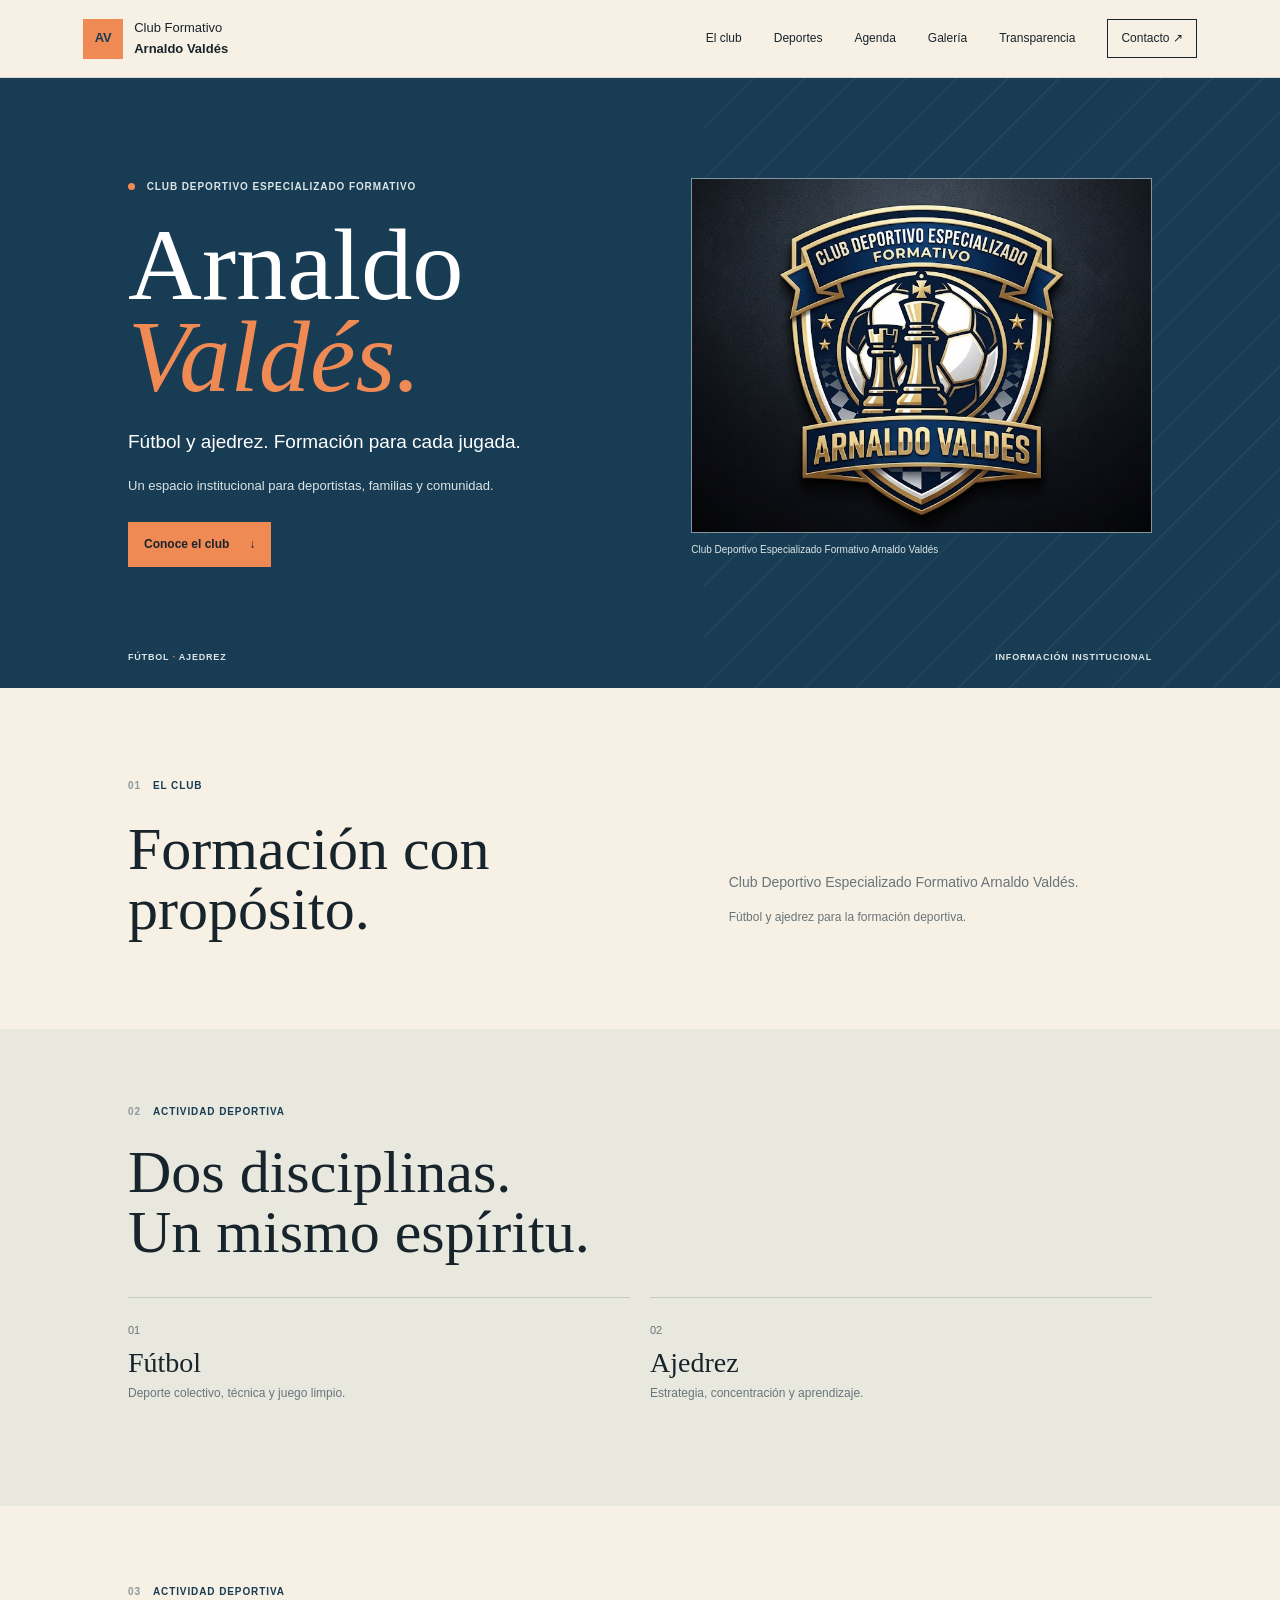
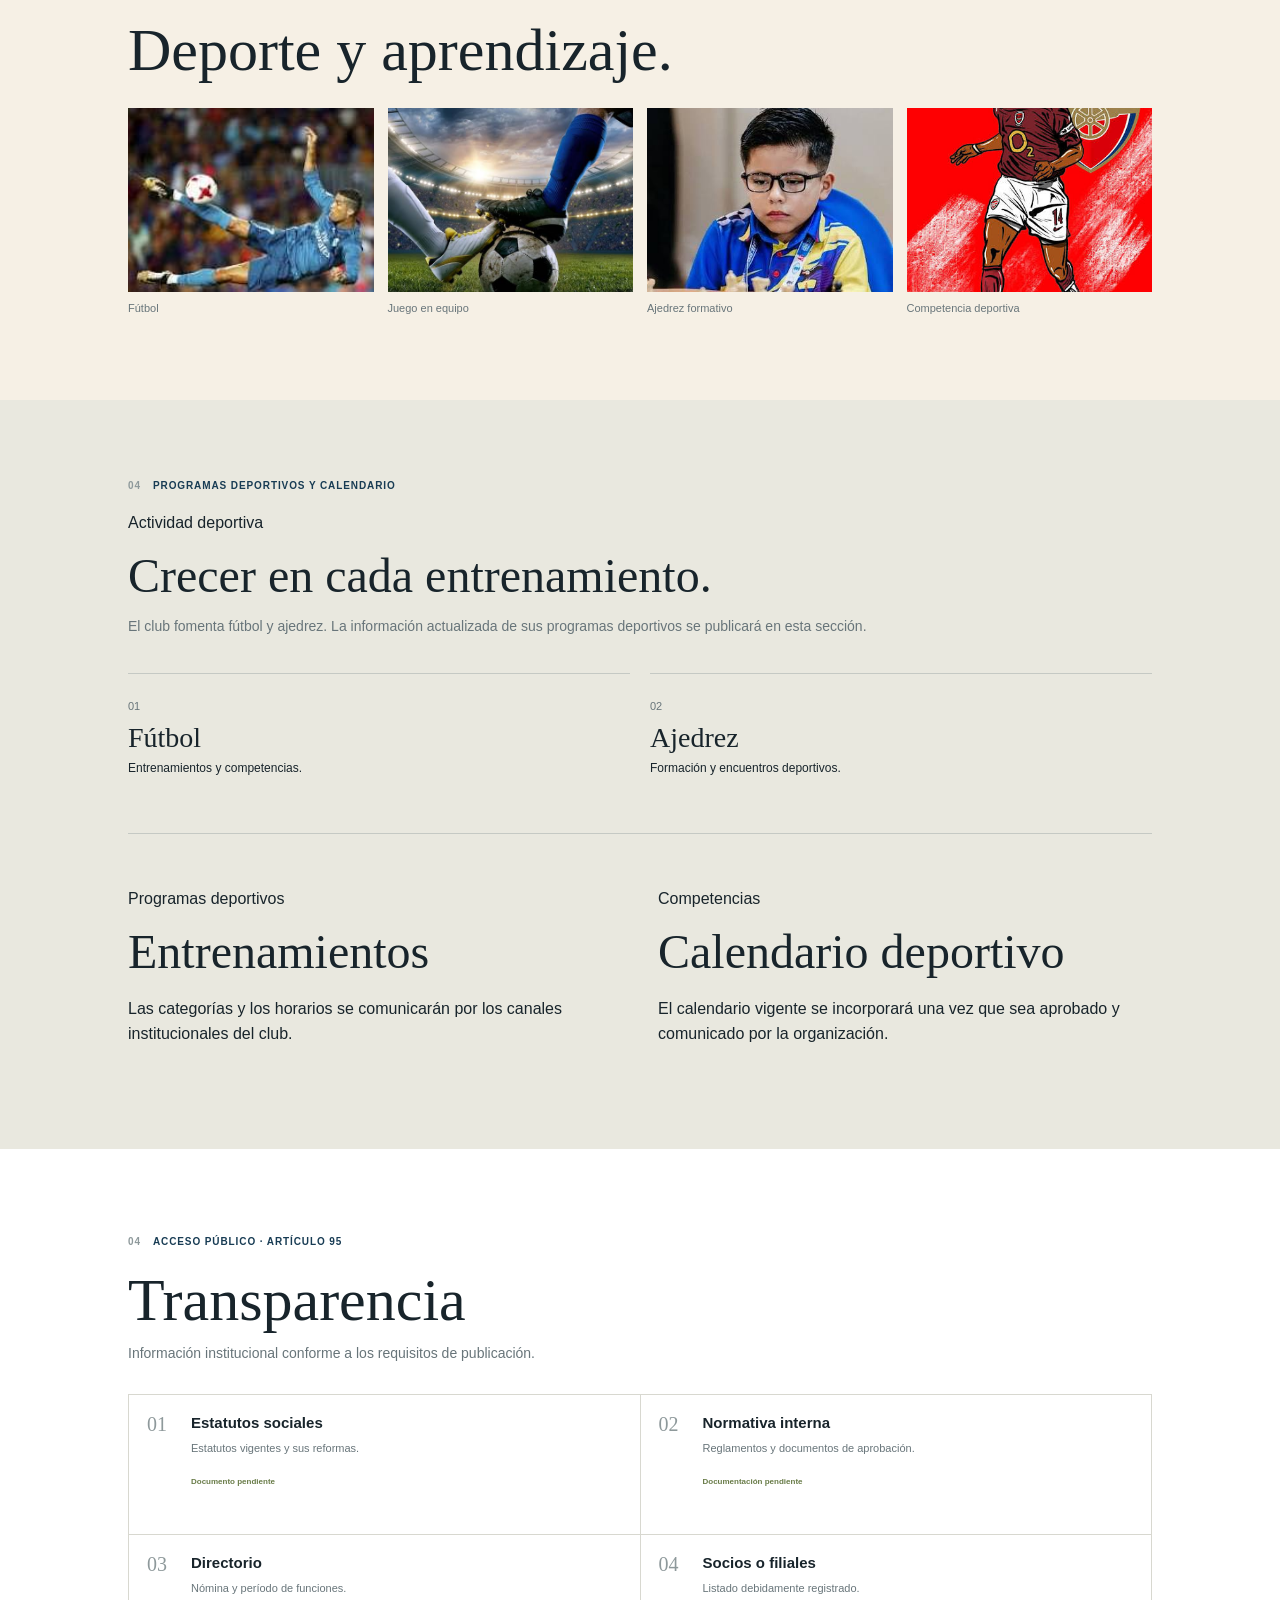
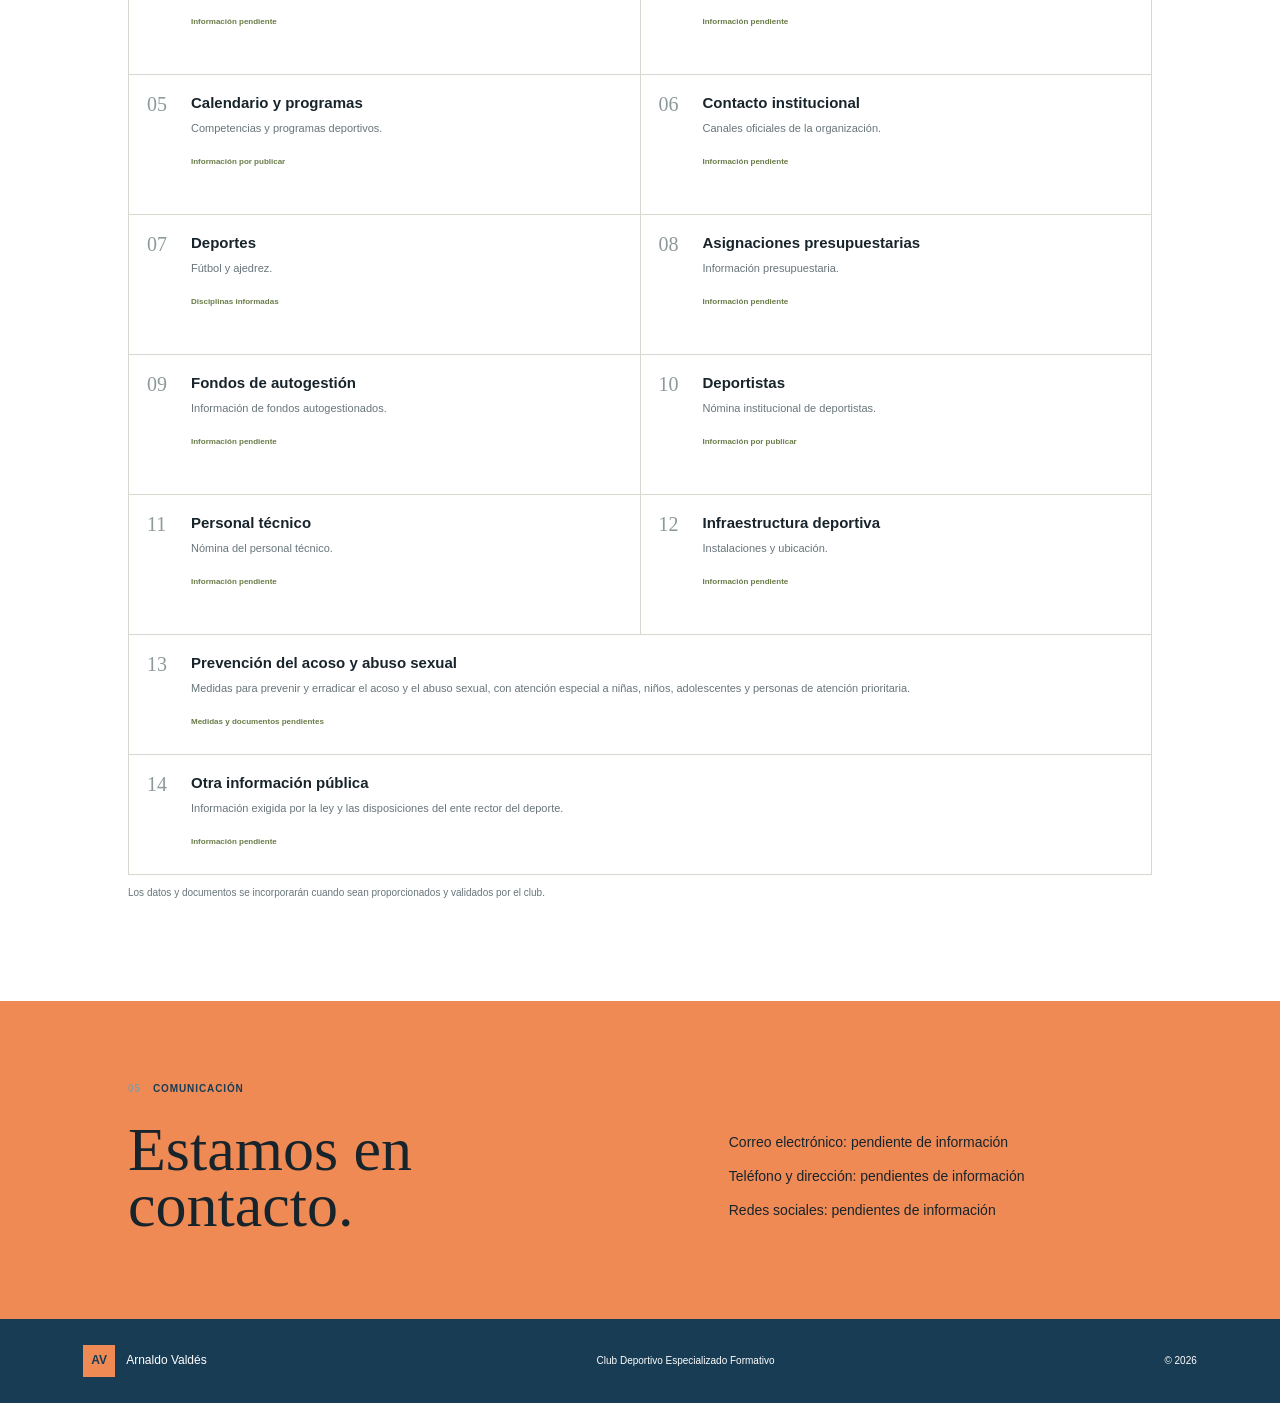
==== club de futbol}/index.html @ e065a180 "Initial commit" ====
<!doctype html>
<html lang="es">
<head>
  <meta charset="utf-8">
  <meta name="viewport" content="width=device-width, initial-scale=1">
  <meta name="description" content="Sitio institucional del Club Deportivo Especializado Formativo Arnaldo Valdés.">
  <title>Arnaldo Valdés | Club Deportivo Formativo</title>
  <link rel="stylesheet" href="styles.css">
  <script src="script.js" defer></script>
</head>
<body>
  <a class="skip-link" href="#contenido">Ir al contenido</a>
  <header class="site-header">
    <a class="brand" href="#inicio" aria-label="Arnaldo Valdés, inicio"><span class="brand-mark">AV</span><span>Club Formativo <strong>Arnaldo Valdés</strong></span></a>
    <button class="menu-toggle" type="button" aria-expanded="false" aria-controls="site-nav" aria-label="Abrir menú"><span></span><span></span></button>
    <nav class="site-nav" id="site-nav" aria-label="Navegación principal"><a href="#club">El club</a><a href="#deportes">Deportes</a><a href="#agenda">Agenda</a><a href="#galeria">Galería</a><a href="#transparencia">Transparencia</a><a class="nav-contact" href="#contacto">Contacto <span aria-hidden="true">↗</span></a></nav>
  </header>
  <main id="contenido">
    <section class="hero" id="inicio" aria-labelledby="hero-title">
      <div class="hero-copy"><p class="eyebrow"><span></span> Club Deportivo Especializado Formativo</p><h1 id="hero-title">Arnaldo<br><em>Valdés.</em></h1><p class="hero-lead">Fútbol y ajedrez. Formación para cada jugada.</p><p class="hero-note">Un espacio institucional para deportistas, familias y comunidad.</p><a class="button" href="#club">Conoce el club <span aria-hidden="true">↓</span></a></div>
      <figure class="hero-visual"><img src="assets/arnaldo-valdes.jpg" alt="Emblema del Club Deportivo Especializado Formativo Arnaldo Valdés"><figcaption>Club Deportivo Especializado Formativo Arnaldo Valdés</figcaption></figure>
      <div class="hero-footer"><span>Fútbol <b>·</b> Ajedrez</span><span>Información institucional</span></div>
    </section>
    <section class="intro section-wrap" id="club"><div class="section-kicker"><span>01</span><span>El club</span></div><div class="intro-content"><h2>Formación con<br>propósito.</h2><div><p>Club Deportivo Especializado Formativo Arnaldo Valdés.</p><p class="pending-line">Fútbol y ajedrez para la formación deportiva.</p></div></div></section>
    <section class="sports section-wrap" id="deportes"><div class="section-kicker"><span>02</span><span>Actividad deportiva</span></div><h2>Dos disciplinas.<br>Un mismo espíritu.</h2><div class="sport-list"><div><span>01</span><h3>Fútbol</h3><p>Deporte colectivo, técnica y juego limpio.</p></div><div><span>02</span><h3>Ajedrez</h3><p>Estrategia, concentración y aprendizaje.</p></div></div></section>
    <section class="gallery section-wrap" id="galeria"><div class="section-kicker"><span>03</span><span>Actividad deportiva</span></div><h2>Deporte y aprendizaje.</h2><div class="gallery-grid"><figure><img src="assets/futbol.jpg" alt="Acción de fútbol"><figcaption>Fútbol</figcaption></figure><figure><img src="assets/futbol-equipo.jpg" alt="Jugadores en una cancha de fútbol"><figcaption>Juego en equipo</figcaption></figure><figure><img src="assets/ajedrez-formativo.jpg" alt="Joven participante en una partida de ajedrez"><figcaption>Ajedrez formativo</figcaption></figure><figure><img src="assets/futbol-competencia.jpg" alt="Encuentro de fútbol"><figcaption>Competencia deportiva</figcaption></figure></div></section>
    <section class="program section-wrap" id="agenda" aria-labelledby="program-title">
      <div class="section-kicker"><span>04</span><span>Programas deportivos y calendario</span></div>
      <div class="history-block" id="historia"><p class="small-label">Actividad deportiva</p><h2 id="program-title">Crecer en cada entrenamiento.</h2><p>El club fomenta fútbol y ajedrez. La información actualizada de sus programas deportivos se publicará en esta sección.</p><div class="sport-list"><div><span>01</span><h3>Fútbol</h3><p>Entrenamientos y competencias.</p></div><div><span>02</span><h3>Ajedrez</h3><p>Formación y encuentros deportivos.</p></div></div></div>
      <div class="agenda-grid"><section class="agenda-block" id="horarios" aria-labelledby="schedule-title"><p class="small-label">Programas deportivos</p><h2 id="schedule-title">Entrenamientos</h2><p>Las categorías y los horarios se comunicarán por los canales institucionales del club.</p></section><section class="agenda-block" id="calendario" aria-labelledby="calendar-title"><p class="small-label">Competencias</p><h2 id="calendar-title">Calendario deportivo</h2><p>El calendario vigente se incorporará una vez que sea aprobado y comunicado por la organización.</p></section></div>
    </section>
    <section class="transparency section-wrap" id="transparencia"><div class="section-kicker"><span>04</span><span>Acceso público · Artículo 95</span></div><h2>Transparencia</h2><p class="section-intro">Información institucional conforme a los requisitos de publicación.</p><div class="disclosure-grid">
      <article><span>01</span><div><h3>Estatutos sociales</h3><p>Estatutos vigentes y sus reformas.</p><b>Documento pendiente</b></div></article>
      <article><span>02</span><div><h3>Normativa interna</h3><p>Reglamentos y documentos de aprobación.</p><b>Documentación pendiente</b></div></article>
      <article><span>03</span><div><h3>Directorio</h3><p>Nómina y período de funciones.</p><b>Información pendiente</b></div></article>
      <article><span>04</span><div><h3>Socios o filiales</h3><p>Listado debidamente registrado.</p><b>Información pendiente</b></div></article>
      <article><span>05</span><div><h3>Calendario y programas</h3><p>Competencias y programas deportivos.</p><b>Información por publicar</b></div></article>
      <article><span>06</span><div><h3>Contacto institucional</h3><p>Canales oficiales de la organización.</p><b>Información pendiente</b></div></article>
      <article><span>07</span><div><h3>Deportes</h3><p>Fútbol y ajedrez.</p><b>Disciplinas informadas</b></div></article>
      <article><span>08</span><div><h3>Asignaciones presupuestarias</h3><p>Información presupuestaria.</p><b>Información pendiente</b></div></article>
      <article><span>09</span><div><h3>Fondos de autogestión</h3><p>Información de fondos autogestionados.</p><b>Información pendiente</b></div></article>
      <article><span>10</span><div><h3>Deportistas</h3><p>Nómina institucional de deportistas.</p><b>Información por publicar</b></div></article>
      <article><span>11</span><div><h3>Personal técnico</h3><p>Nómina del personal técnico.</p><b>Información pendiente</b></div></article>
      <article><span>12</span><div><h3>Infraestructura deportiva</h3><p>Instalaciones y ubicación.</p><b>Información pendiente</b></div></article>
      <article class="wide"><span>13</span><div><h3>Prevención del acoso y abuso sexual</h3><p>Medidas para prevenir y erradicar el acoso y el abuso sexual, con atención especial a niñas, niños, adolescentes y personas de atención prioritaria.</p><b>Medidas y documentos pendientes</b></div></article>
      <article class="wide"><span>14</span><div><h3>Otra información pública</h3><p>Información exigida por la ley y las disposiciones del ente rector del deporte.</p><b>Información pendiente</b></div></article>
    </div><p class="transparency-note">Los datos y documentos se incorporarán cuando sean proporcionados y validados por el club.</p></section>
    <section class="contact section-wrap" id="contacto"><div class="section-kicker"><span>05</span><span>Comunicación</span></div><div class="contact-layout"><h2>Estamos en<br>contacto.</h2><div><p>Correo electrónico: pendiente de información</p><p>Teléfono y dirección: pendientes de información</p><p>Redes sociales: pendientes de información</p></div></div></section>
  </main>
  <footer class="site-footer"><a class="footer-brand" href="#inicio"><span class="brand-mark">AV</span> Arnaldo Valdés</a><span>Club Deportivo Especializado Formativo</span><span>&copy; <span id="current-year">2026</span></span></footer>
</body>
</html>
---- club de futbol}/styles.css ----
:root { color-scheme: light; --ink: #18242b; --deep: #183c54; --accent: #f08a55; --paper: #f6f0e5; --white: #fff; --muted: #68757a; --line: #d8d8d0; --serif: "Palatino Linotype", "Book Antiqua", Palatino, Georgia, serif; --sans: "Trebuchet MS", "Segoe UI", sans-serif; }
* { box-sizing: border-box; }
html { scroll-behavior: smooth; scroll-padding-top: 78px; }
body { margin: 0; background: var(--paper); color: var(--ink); font: 16px/1.6 var(--sans); }
a { color: inherit; text-decoration: none; }
.skip-link { position: absolute; top: 8px; left: 8px; z-index: 8; padding: 10px; transform: translateY(-150%); background: var(--accent); }
.skip-link:focus { transform: translateY(0); }
.site-header { position: relative; z-index: 5; display: flex; min-height: 78px; align-items: center; justify-content: space-between; padding: 0 6.5%; border-bottom: 1px solid var(--line); }
.brand, .footer-brand { display: flex; align-items: center; gap: 11px; font-size: 13px; }
.brand strong { display: block; }
.brand-mark { display: grid; width: 40px; aspect-ratio: 1; place-items: center; background: var(--accent); color: var(--deep); font-weight: 800; }
.site-nav { display: flex; align-items: center; gap: clamp(14px, 2.5vw, 34px); font-size: 12px; }
.site-nav a:hover { color: var(--deep); }
.nav-contact { padding: 9px 13px; border: 1px solid var(--ink); }
.menu-toggle { display: none; }
.hero { position: relative; display: grid; min-height: 610px; grid-template-columns: 1fr .9fr; align-items: center; gap: 5%; overflow: hidden; padding: 70px 10% 100px; background: var(--deep); color: var(--white); }
.hero::before { position: absolute; inset: 0 0 0 55%; background: repeating-linear-gradient(135deg, transparent 0 34px, rgb(255 255 255 / 5%) 35px 36px); content: ""; }
.hero-copy, .hero-visual { position: relative; z-index: 1; }
.eyebrow, .section-kicker, .hero-footer, .gallery-note, .disclosure b { font-size: 10px; font-weight: 700; letter-spacing: .09em; text-transform: uppercase; }
.eyebrow { color: #dbe5e5; }
.eyebrow span { display: inline-block; width: 7px; height: 7px; margin-right: 8px; border-radius: 50%; background: var(--accent); }
.hero h1, .contact h2 { margin: 24px 0; font: 400 clamp(64px, 8vw, 108px)/.9 var(--serif); }
.hero h1 em { color: var(--accent); }
.hero-lead { max-width: 420px; font-size: 19px; }
.hero-note { max-width: 400px; color: #dbe5e5; font-size: 13px; }
.button { display: inline-flex; min-height: 45px; align-items: center; gap: 20px; margin-top: 12px; padding: 0 16px; background: var(--accent); color: var(--ink); font-size: 12px; font-weight: 700; }
.hero-visual { margin: 0; }
.hero-visual img { display: block; width: 100%; aspect-ratio: 1.3; object-fit: cover; border: 1px solid rgb(255 255 255 / 45%); }
.hero-visual figcaption { margin-top: 9px; color: #dbe5e5; font-size: 10px; }
.hero-footer { position: absolute; right: 10%; bottom: 24px; left: 10%; display: flex; justify-content: space-between; color: #dbe5e5; font-size: 9px; }
.hero-footer b { color: var(--accent); }
.section-wrap { padding-right: 10%; padding-left: 10%; }
.section-kicker { display: flex; gap: 12px; color: var(--deep); }
.section-kicker span:first-child { color: #8e999b; }
.intro { padding-top: 90px; padding-bottom: 90px; }
.intro-content, .contact-layout { display: grid; grid-template-columns: 1fr .8fr; gap: 7%; align-items: end; padding-top: 25px; }
.intro h2, .sports h2, .gallery h2, .transparency h2 { margin: 0; font: 400 clamp(38px, 5vw, 60px)/1 var(--serif); }
.intro-content p, .section-intro, .sports p, .contact-layout p { color: var(--muted); font-size: 14px; }
.pending-line { font-size: 12px !important; }
.sports { padding-top: 75px; padding-bottom: 85px; background: #e9e8df; }
.sports h2 { margin-top: 22px; }
.sport-list { display: grid; grid-template-columns: repeat(2, 1fr); gap: 20px; margin-top: 35px; }
.sport-list > div { padding: 18px 0; border-top: 1px solid #c5c9c4; }
.sport-list span { color: var(--muted); font-size: 11px; }
.sport-list h3 { margin: 5px 0; font: 400 28px var(--serif); }
.sport-list p { margin: 0; font-size: 12px; }
.gallery { padding-top: 78px; padding-bottom: 82px; }
.gallery h2 { margin: 20px 0 28px; }
.gallery-grid { display: grid; grid-template-columns: repeat(4, minmax(0, 1fr)); gap: 14px; }
.gallery-grid figure { min-width: 0; margin: 0; }
.gallery-grid img { display: block; width: 100%; aspect-ratio: 4 / 3; object-fit: cover; }
.gallery-grid figcaption { padding-top: 8px; color: var(--muted); font-size: 11px; }
.gallery-note, .transparency-note { color: var(--muted); font-size: 10px; }
.program { padding-top: 78px; padding-bottom: 86px; background: #e9e8df; }
.sample-warning { margin: 22px 0 40px; padding: 14px 16px; border-left: 4px solid var(--accent); background: var(--white); color: var(--ink); font-size: 12px; }
.sample-warning strong { display: block; margin-bottom: 3px; }
.history-block { padding-bottom: 36px; border-bottom: 1px solid #c5c9c4; }
.history-block h2, .players-block h2, .agenda-block h2 { margin: 9px 0 14px; font: 400 clamp(32px, 4vw, 48px)/1.05 var(--serif); }
.history-block > p:not(.small-label) { max-width: 760px; color: var(--muted); font-size: 14px; }
.history-timeline { display: grid; grid-template-columns: repeat(3, minmax(0, 1fr)); gap: 18px; margin-top: 26px; }
.history-timeline p { margin: 0; padding-top: 12px; border-top: 1px solid #c5c9c4; color: var(--muted); font-size: 12px; }
.history-timeline strong { display: block; margin-bottom: 4px; color: var(--deep); font-size: 18px; }
.players-block { padding: 36px 0; border-bottom: 1px solid #c5c9c4; }
.block-heading { display: flex; align-items: end; justify-content: space-between; gap: 16px; margin-bottom: 18px; }
.block-heading h2 { margin-bottom: 0; }
.demo-tag, .player-role { color: var(--deep); font-size: 9px; font-weight: 700; letter-spacing: .08em; text-transform: uppercase; }
.player-grid { display: grid; grid-template-columns: repeat(3, minmax(0, 1fr)); gap: 14px; }
.player-card { min-width: 0; padding: 17px; border-top: 3px solid var(--accent); background: var(--white); }
.player-number { color: var(--muted); font: 20px var(--serif); }
.player-card h3 { margin: 9px 0 3px; font-size: 17px; }
.player-card p { margin: 0 0 12px; color: var(--muted); font-size: 12px; }
.agenda-grid { display: grid; grid-template-columns: 1fr 1fr; gap: 36px; padding-top: 36px; }
.agenda-block h2 { margin-bottom: 18px; }
.table-scroll { overflow-x: auto; }
.agenda-block table { width: 100%; border-collapse: collapse; font-size: 11px; }
.agenda-block th, .agenda-block td { padding: 10px 8px; border-bottom: 1px solid #c5c9c4; text-align: left; white-space: nowrap; }
.agenda-block th { color: var(--deep); font-size: 9px; letter-spacing: .07em; text-transform: uppercase; }
.agenda-block td:last-child { text-align: right; }
.event-list { margin: 0; padding: 0; list-style: none; }
.event-list li { display: grid; grid-template-columns: 88px 1fr; gap: 12px; padding: 12px 0; border-bottom: 1px solid #c5c9c4; }
.event-list time { color: var(--deep); font-size: 10px; font-weight: 700; }
.event-list strong, .event-list span { display: block; }
.event-list strong { font-size: 12px; }
.event-list span { color: var(--muted); font-size: 10px; }
.transparency { padding-top: 85px; padding-bottom: 90px; background: var(--white); }
.transparency h2 { margin-top: 20px; }
.section-intro { margin: 12px 0 30px; }
.disclosure-grid { display: grid; grid-template-columns: repeat(2, minmax(0, 1fr)); border-top: 1px solid var(--line); border-left: 1px solid var(--line); }
.disclosure-grid article { display: grid; min-height: 140px; grid-template-columns: 34px 1fr; gap: 10px; padding: 18px; border-right: 1px solid var(--line); border-bottom: 1px solid var(--line); }
.disclosure-grid article > span { color: #8e999b; font: 20px var(--serif); }
.disclosure-grid h3 { margin: 0; font-size: 15px; line-height: 1.3; }
.disclosure-grid p { margin: 7px 0 9px; color: var(--muted); font-size: 11px; }
.disclosure-grid b { color: #687b47; font-size: 8px; }
.disclosure-grid .wide { grid-column: 1 / -1; min-height: 120px; }
.contact { padding-top: 80px; padding-bottom: 85px; background: var(--accent); }
.contact h2 { margin: 0; font-size: clamp(40px, 5vw, 62px); }
.contact-layout { padding-top: 25px; }
.contact-layout p { margin: 0 0 12px; color: var(--ink); }
.site-footer { display: flex; min-height: 84px; align-items: center; justify-content: space-between; gap: 18px; padding: 18px 6.5%; background: var(--deep); color: var(--white); font-size: 10px; }
.footer-brand { font-size: 12px; }
.footer-brand .brand-mark { width: 32px; }
@media (max-width: 760px) { .site-header { min-height: 68px; padding: 0 6%; } .menu-toggle { display: grid; width: 42px; height: 42px; align-content: center; justify-items: center; gap: 6px; border: 1px solid var(--line); background: transparent; } .menu-toggle span { width: 17px; height: 1px; background: var(--ink); } .site-nav { position: absolute; top: 68px; right: 0; left: 0; display: none; flex-direction: column; align-items: stretch; gap: 0; padding: 10px 6% 18px; border-bottom: 1px solid var(--line); background: var(--paper); } .site-nav[data-open="true"] { display: flex; } .site-nav a { padding: 11px 0; } .site-nav .nav-contact { align-self: flex-start; padding: 8px 12px; } .hero { grid-template-columns: 1fr; gap: 30px; padding: 54px 8% 84px; } .hero h1 { font-size: clamp(64px, 15vw, 96px); } .hero-visual { max-width: 500px; } .section-wrap { padding-right: 8%; padding-left: 8%; } .intro, .gallery, .transparency, .contact, .program { padding-top: 62px; padding-bottom: 66px; } .sports { padding-top: 60px; padding-bottom: 66px; } .intro-content, .contact-layout { grid-template-columns: 1fr; gap: 15px; } .gallery-grid { grid-template-columns: repeat(2, minmax(0, 1fr)); gap: 18px 12px; } .disclosure-grid, .history-timeline, .player-grid, .agenda-grid { grid-template-columns: 1fr; } .agenda-grid { gap: 28px; } .block-heading { align-items: start; flex-direction: column; } .disclosure-grid .wide { grid-column: auto; } .site-footer { flex-wrap: wrap; padding: 20px 8%; } }
@media (prefers-reduced-motion: no-preference) { .hero-copy, .hero-visual { animation: rise .65s both; } .hero-visual { animation-delay: .1s; } @keyframes rise { from { opacity: 0; transform: translateY(12px); } to { opacity: 1; transform: translateY(0); } } }
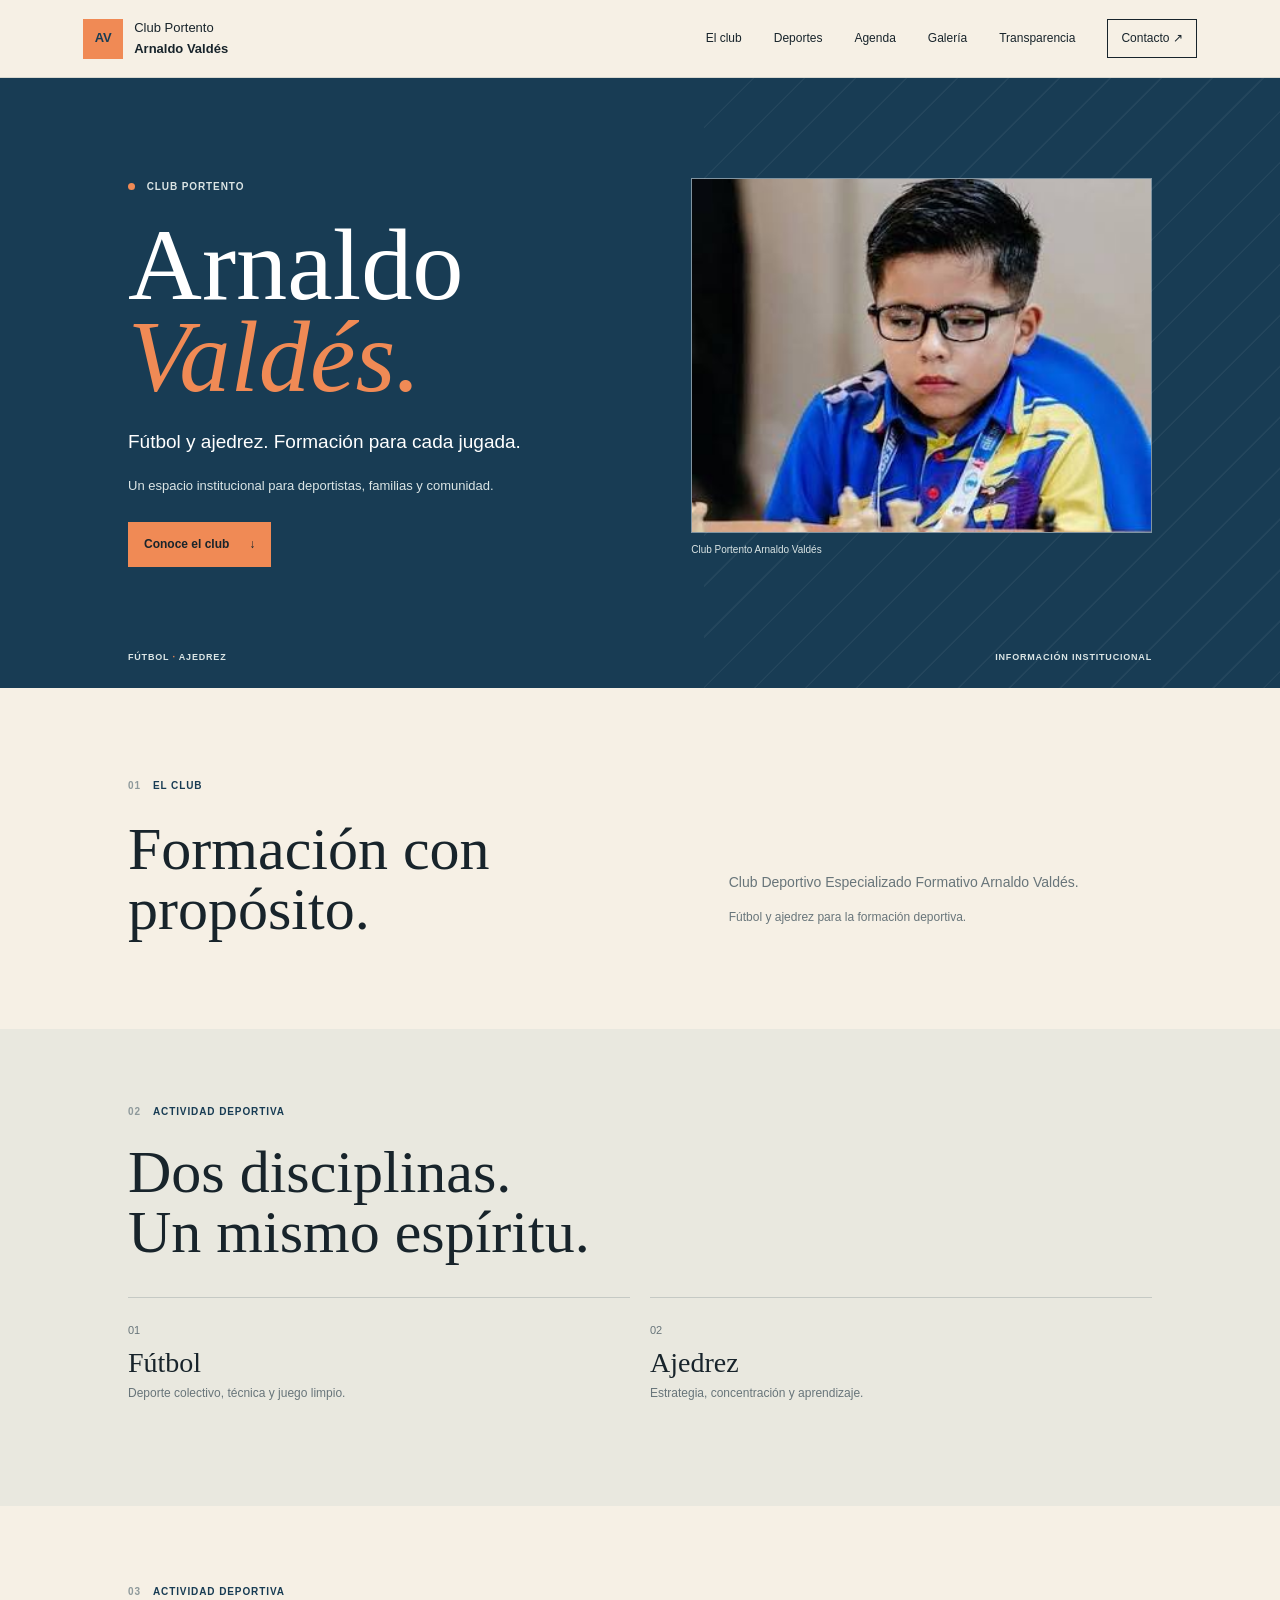
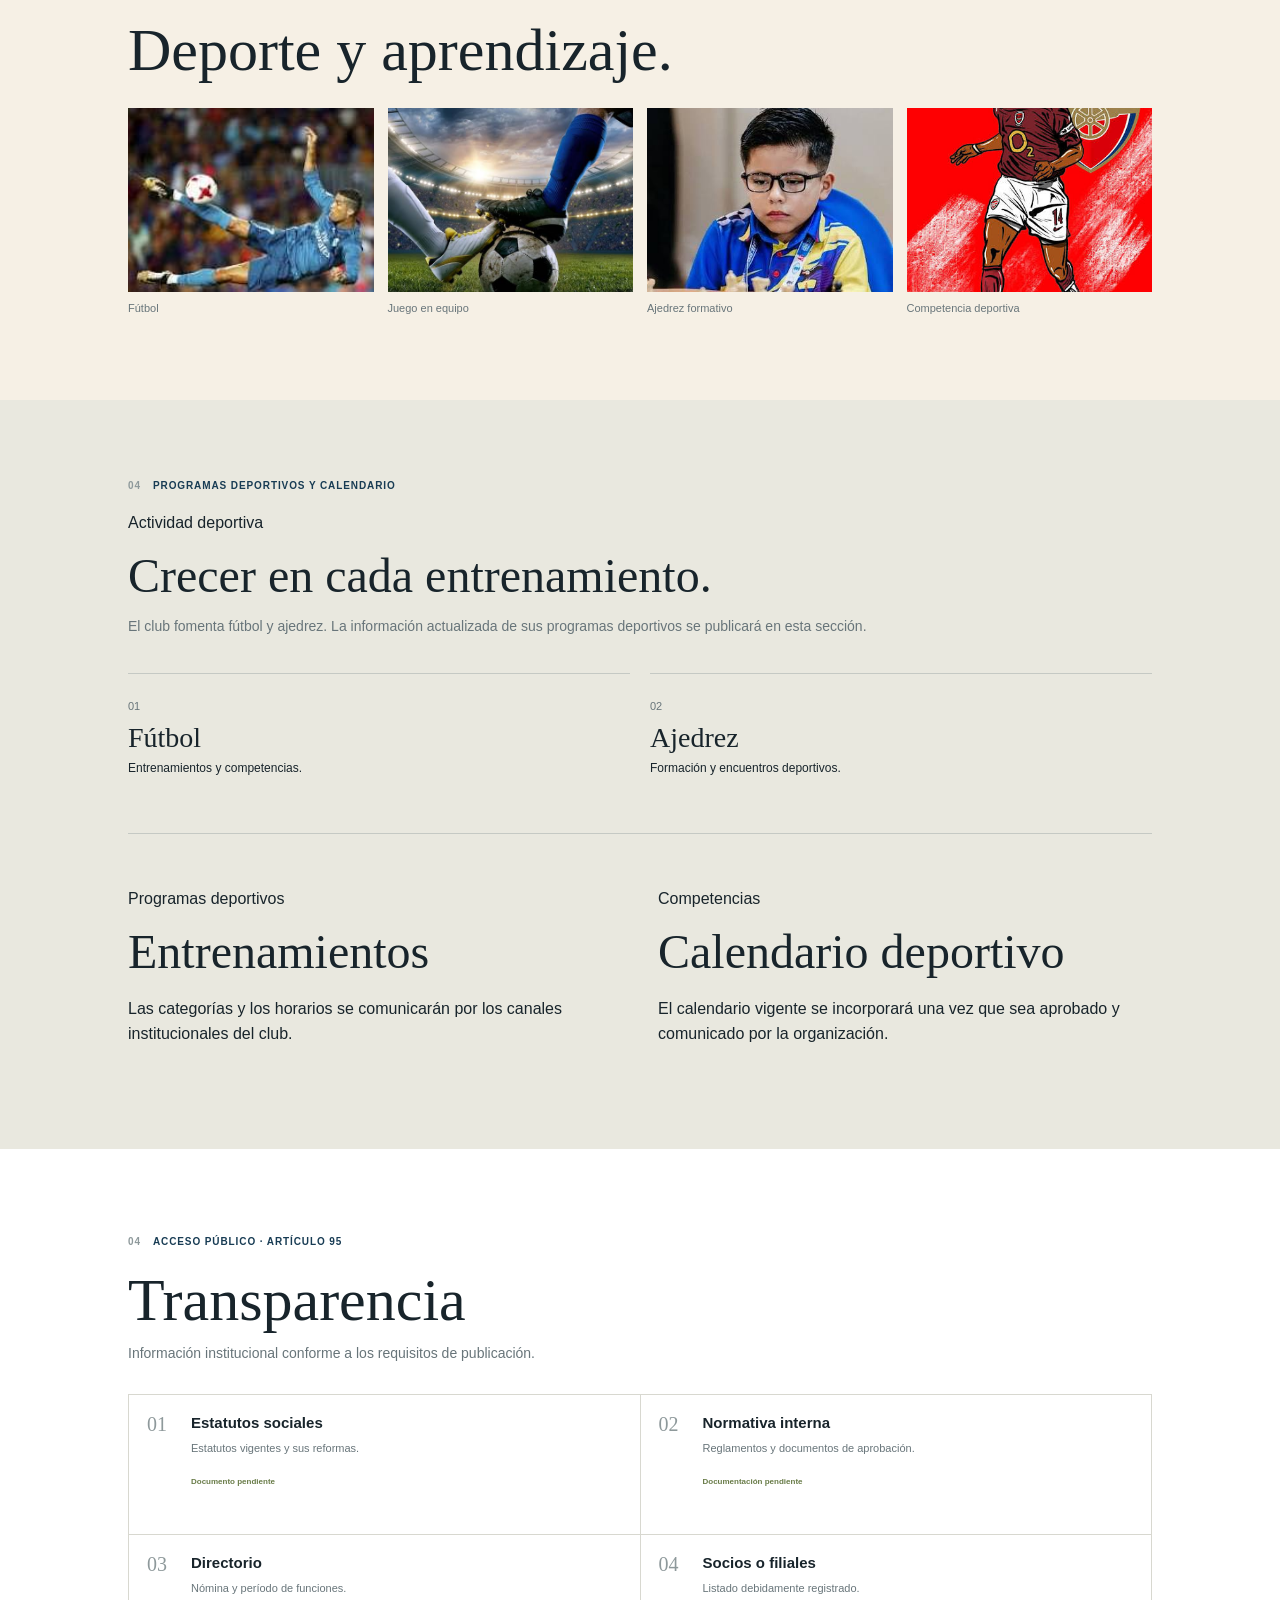
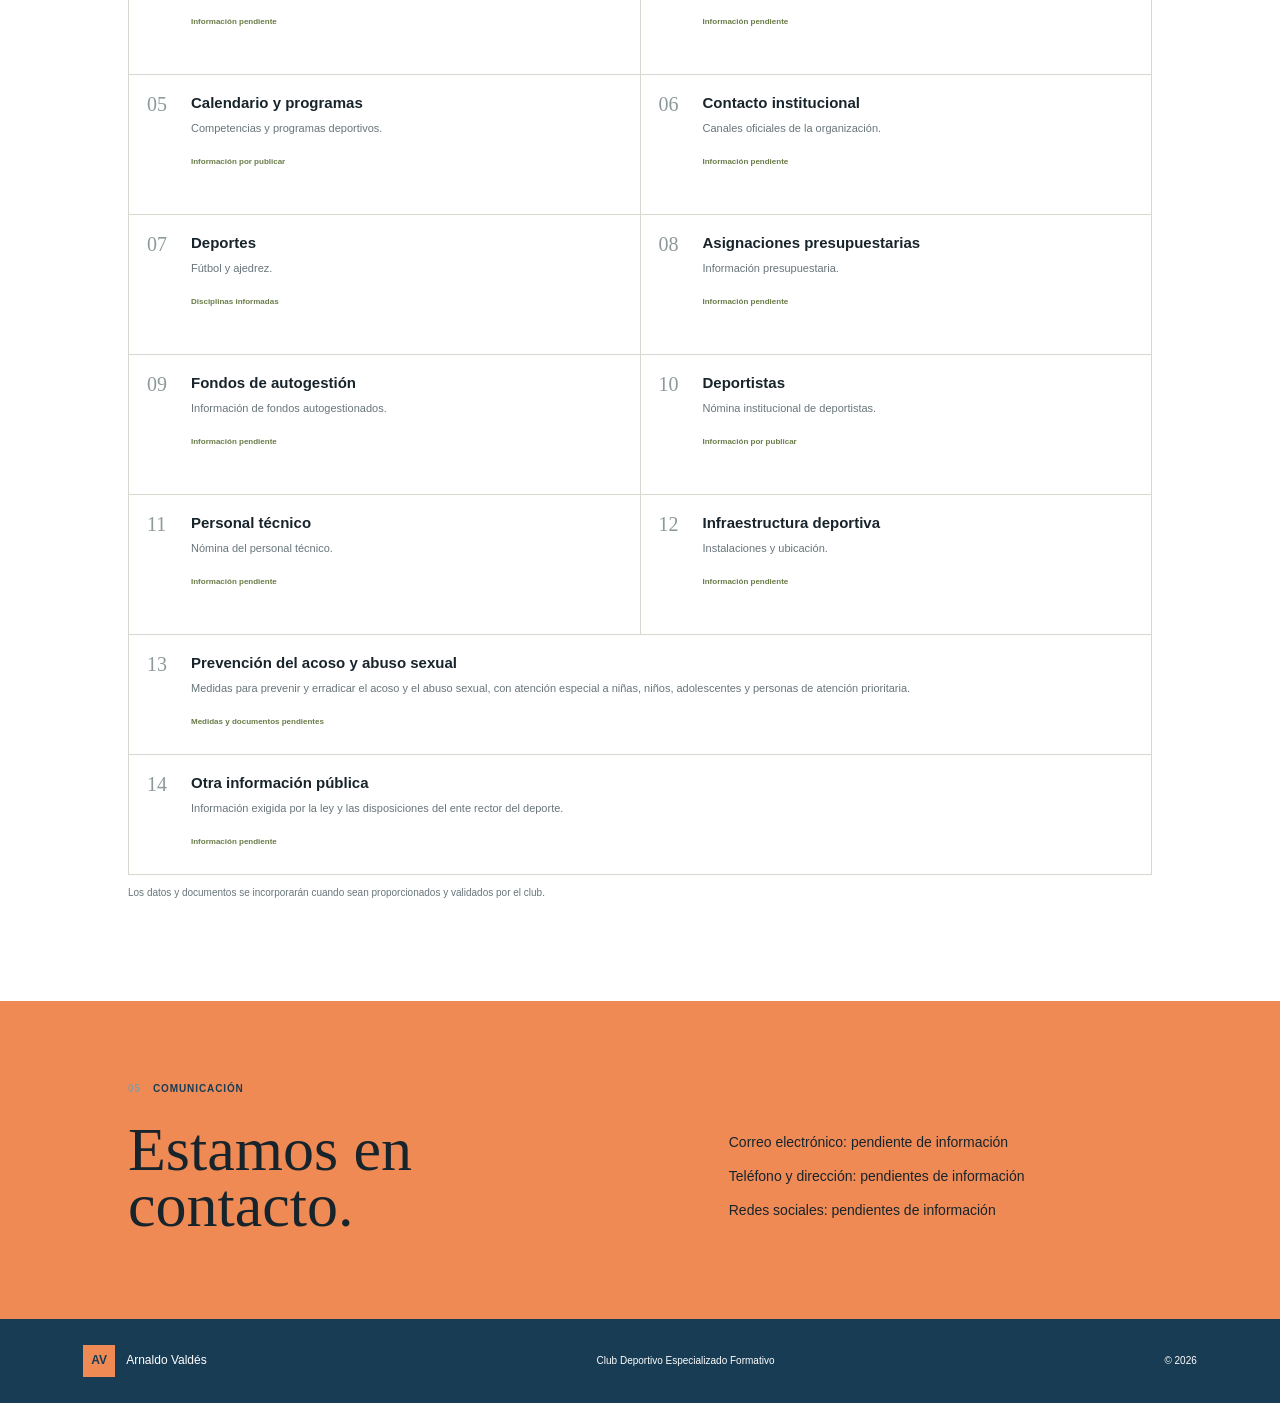
==== commit 86150fc5: "Adjust club branding photo" ====
--- a/club de futbol}/index.html
+++ b/club de futbol}/index.html
@@ -11,14 +11,14 @@
 <body>
   <a class="skip-link" href="#contenido">Ir al contenido</a>
   <header class="site-header">
-    <a class="brand" href="#inicio" aria-label="Arnaldo Valdés, inicio"><span class="brand-mark">AV</span><span>Club Formativo <strong>Arnaldo Valdés</strong></span></a>
+    <a class="brand" href="#inicio" aria-label="Arnaldo Valdés, inicio"><span class="brand-mark">AV</span><span>Club Portento <strong>Arnaldo Valdés</strong></span></a>
     <button class="menu-toggle" type="button" aria-expanded="false" aria-controls="site-nav" aria-label="Abrir menú"><span></span><span></span></button>
     <nav class="site-nav" id="site-nav" aria-label="Navegación principal"><a href="#club">El club</a><a href="#deportes">Deportes</a><a href="#agenda">Agenda</a><a href="#galeria">Galería</a><a href="#transparencia">Transparencia</a><a class="nav-contact" href="#contacto">Contacto <span aria-hidden="true">↗</span></a></nav>
   </header>
   <main id="contenido">
     <section class="hero" id="inicio" aria-labelledby="hero-title">
-      <div class="hero-copy"><p class="eyebrow"><span></span> Club Deportivo Especializado Formativo</p><h1 id="hero-title">Arnaldo<br><em>Valdés.</em></h1><p class="hero-lead">Fútbol y ajedrez. Formación para cada jugada.</p><p class="hero-note">Un espacio institucional para deportistas, familias y comunidad.</p><a class="button" href="#club">Conoce el club <span aria-hidden="true">↓</span></a></div>
-      <figure class="hero-visual"><img src="assets/arnaldo-valdes.jpg" alt="Emblema del Club Deportivo Especializado Formativo Arnaldo Valdés"><figcaption>Club Deportivo Especializado Formativo Arnaldo Valdés</figcaption></figure>
+      <div class="hero-copy"><p class="eyebrow"><span></span> Club Portento</p><h1 id="hero-title">Arnaldo<br><em>Valdés.</em></h1><p class="hero-lead">Fútbol y ajedrez. Formación para cada jugada.</p><p class="hero-note">Un espacio institucional para deportistas, familias y comunidad.</p><a class="button" href="#club">Conoce el club <span aria-hidden="true">↓</span></a></div>
+      <figure class="hero-visual"><img src="../arnaldo.jpg" alt="Jugador de ajedrez del Club Portento Arnaldo Valdés"><figcaption>Club Portento Arnaldo Valdés</figcaption></figure>
       <div class="hero-footer"><span>Fútbol <b>·</b> Ajedrez</span><span>Información institucional</span></div>
     </section>
     <section class="intro section-wrap" id="club"><div class="section-kicker"><span>01</span><span>El club</span></div><div class="intro-content"><h2>Formación con<br>propósito.</h2><div><p>Club Deportivo Especializado Formativo Arnaldo Valdés.</p><p class="pending-line">Fútbol y ajedrez para la formación deportiva.</p></div></div></section>
